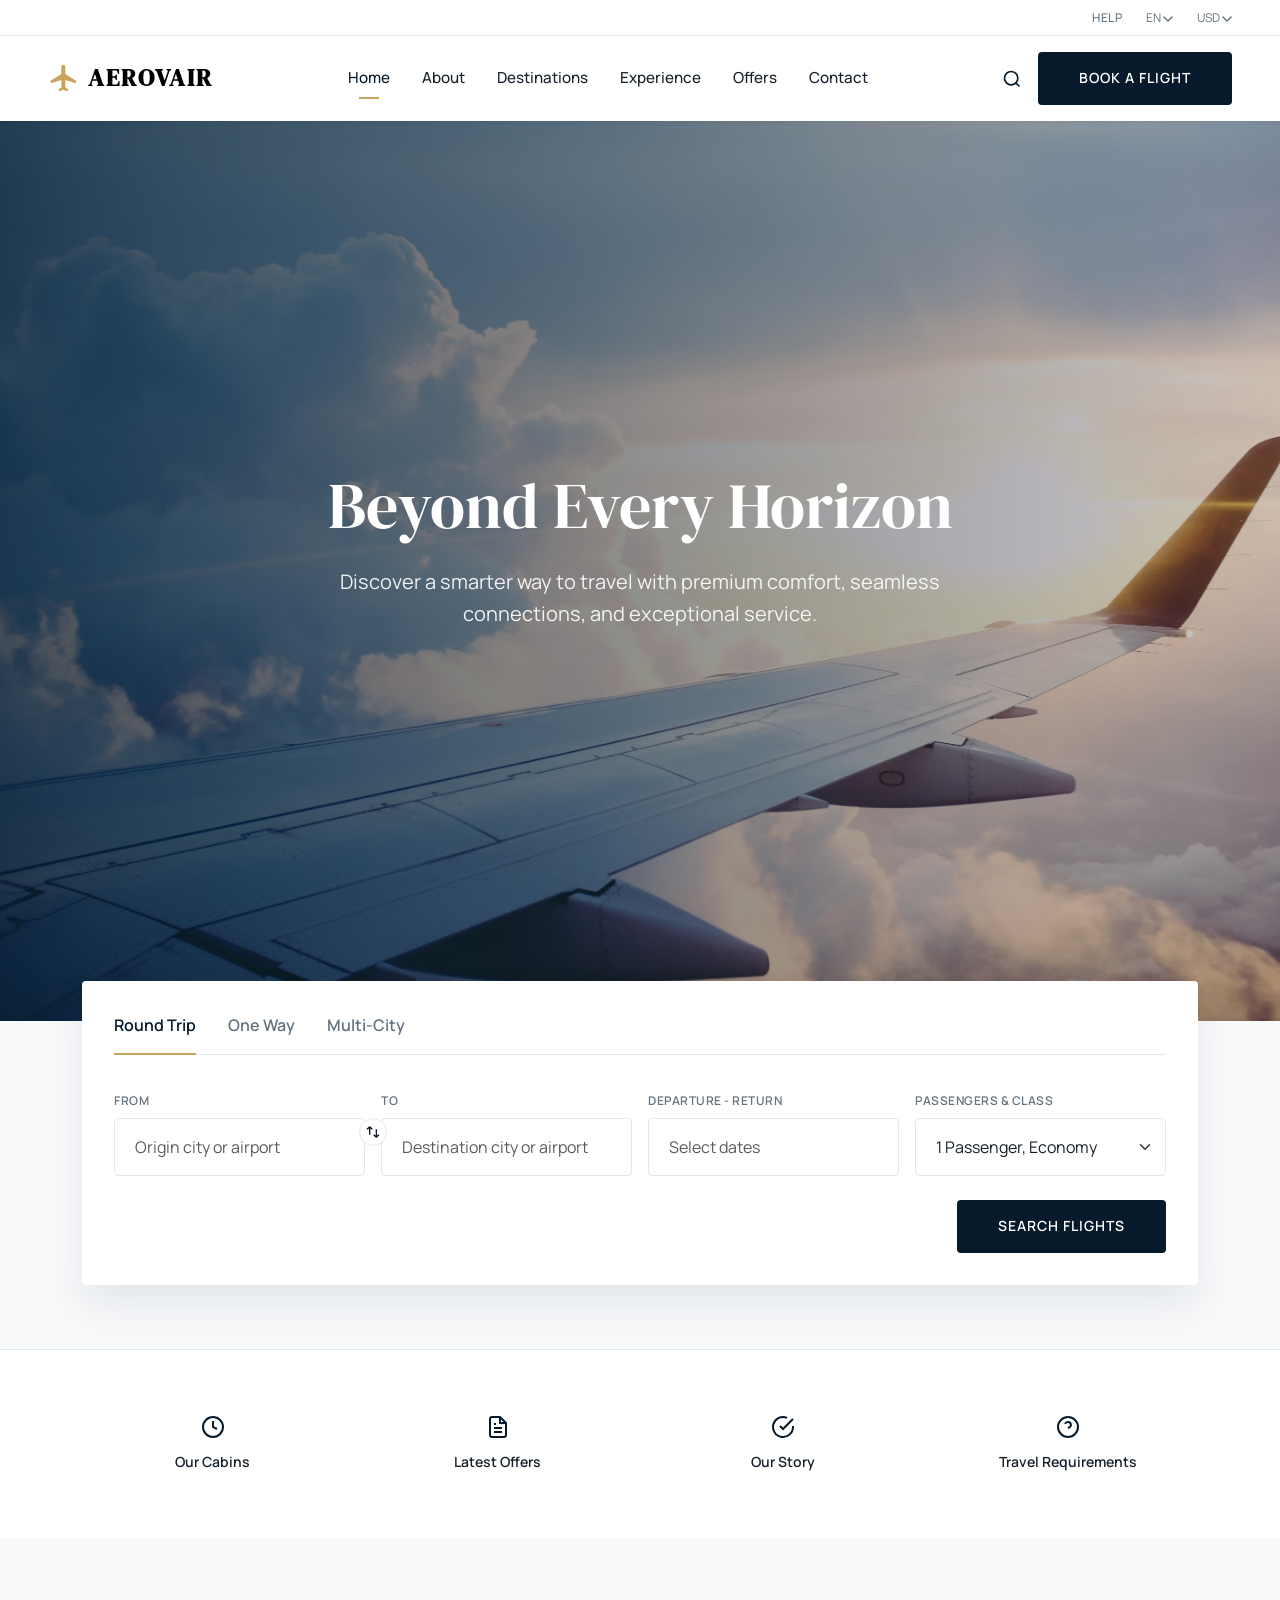
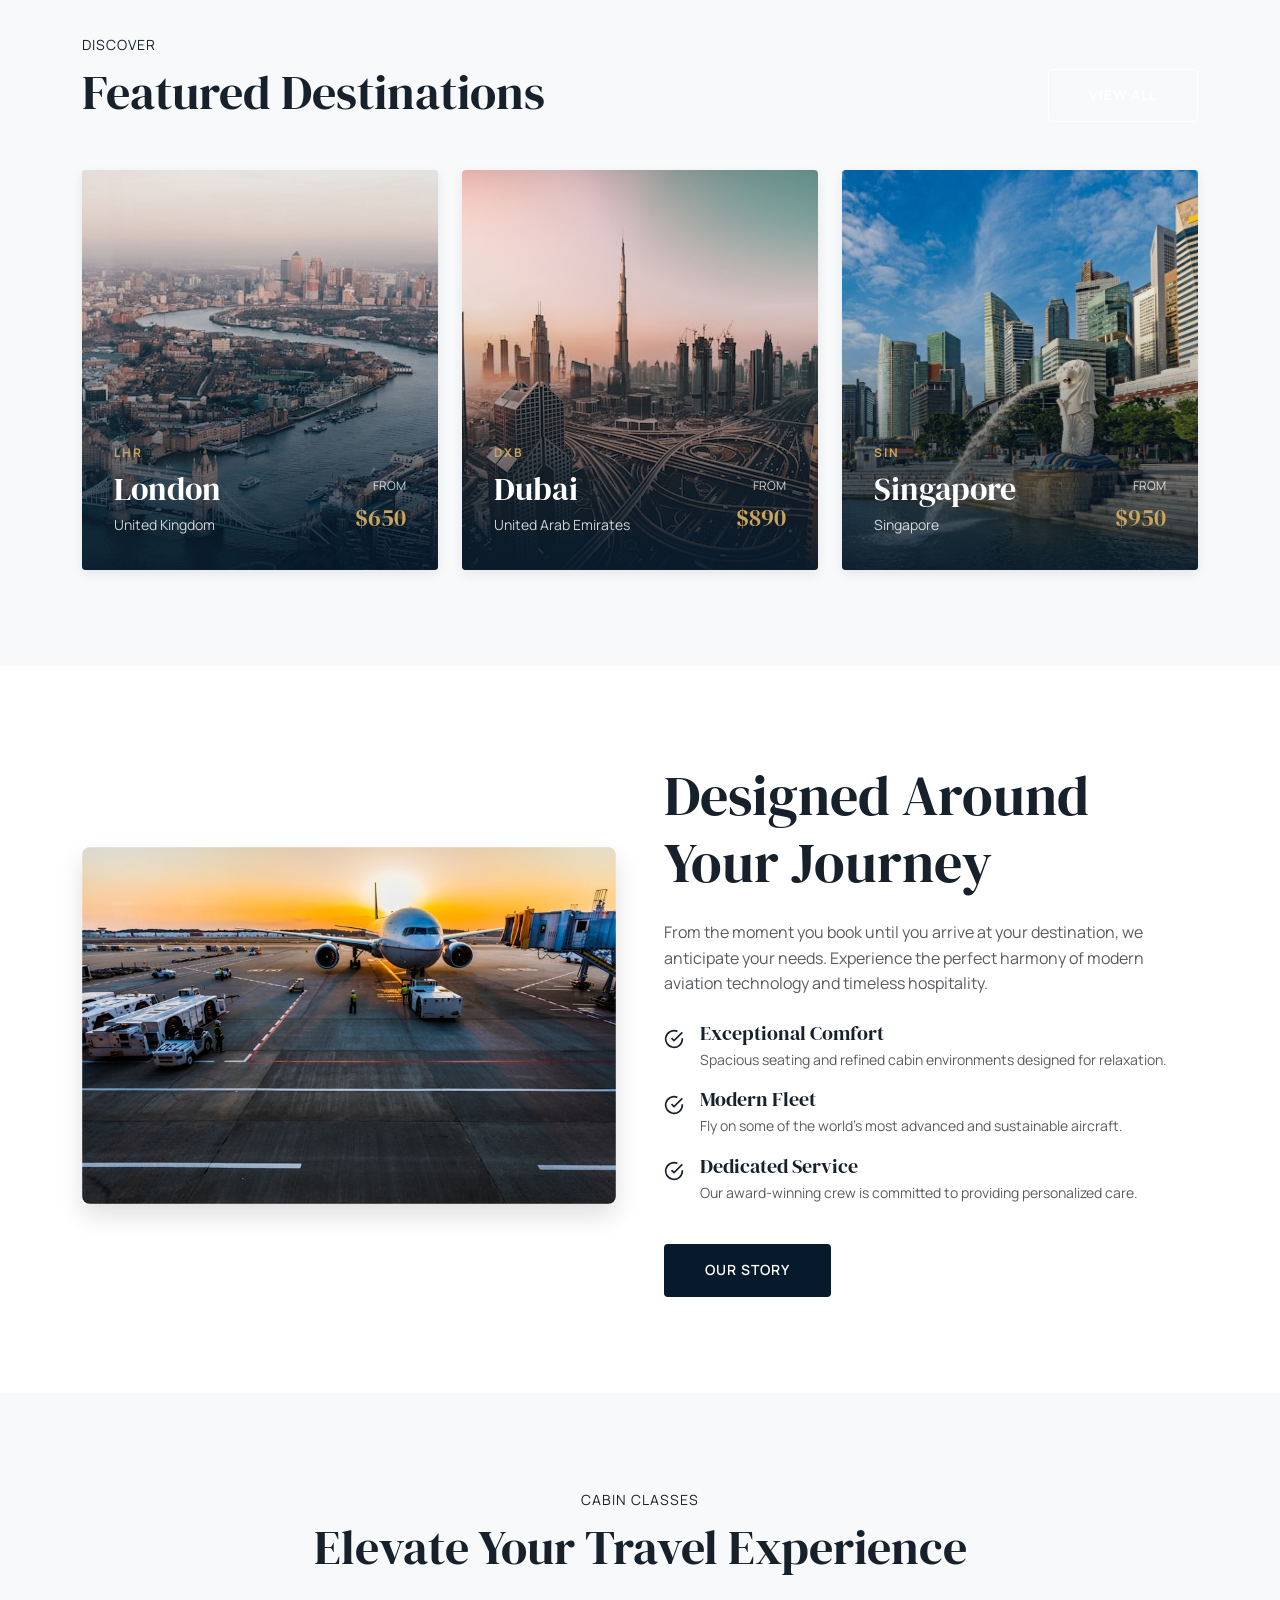
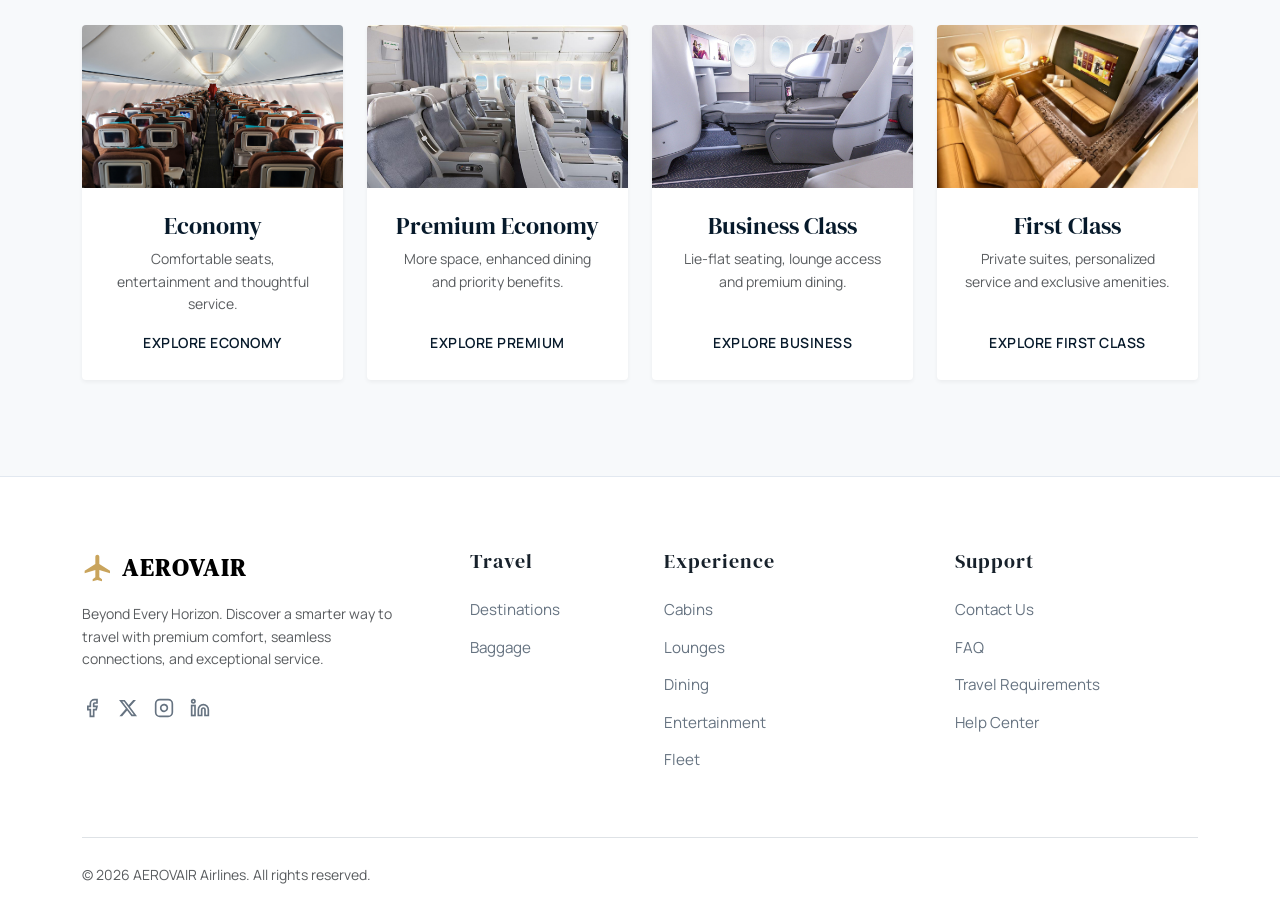
==== index.html @ 9ecb53e2 "first-commit" ====
<!DOCTYPE html>
<html lang="en">

<head>
    <meta charset="UTF-8">
    <meta name="viewport" content="width=device-width, initial-scale=1.0">
    <title>AEROVAIR | Beyond Every Horizon</title>
    <meta name="description"
        content="Discover a smarter way to travel with AEROVAIR. Experience premium comfort, seamless connections, and exceptional service worldwide.">
    <link rel="canonical" href="https://www.aerovair.com/">

    <!-- Google Fonts -->
    <link rel="preconnect" href="https://fonts.googleapis.com">
    <link rel="preconnect" href="https://fonts.gstatic.com" crossorigin>
    <link
        href="https://fonts.googleapis.com/css2?family=DM+Serif+Display&family=Manrope:wght@300;400;500;600;700&display=swap"
        rel="stylesheet">

    <!-- Favicon -->
    <link rel="icon" href="assets/icons/favicon.svg" type="image/svg+xml">

    <!-- Bootstrap 5 CSS -->
    <link href="https://cdn.jsdelivr.net/npm/bootstrap@5.3.2/dist/css/bootstrap.min.css" rel="stylesheet">

    <!-- Custom CSS -->
    <link rel="stylesheet" href="assets/css/style.css">
</head>

<body>

    <!-- Header Section -->
    <header class="site-header">
        <!-- Top Utility Bar -->
        <div class="utility-bar d-none d-xl-block">
            <div class="container-fluid px-4 px-lg-5">
                <div class="d-flex justify-content-end align-items-center gap-4">
                    <a href="help.html" class="utility-link">Help</a>
                    <div class="utility-dropdown">
                        <span>EN <svg width="10" height="6" viewBox="0 0 10 6" fill="none">
                                <path d="M1 1L5 5L9 1" stroke="currentColor" stroke-width="1.5" stroke-linecap="round"
                                    stroke-linejoin="round" />
                            </svg></span>
                    </div>
                    <div class="utility-dropdown">
                        <span>USD <svg width="10" height="6" viewBox="0 0 10 6" fill="none">
                                <path d="M1 1L5 5L9 1" stroke="currentColor" stroke-width="1.5" stroke-linecap="round"
                                    stroke-linejoin="round" />
                            </svg></span>
                    </div>
                </div>
            </div>
        </div>

        <!-- Main Navigation -->
        <nav class="main-navigation">
            <div class="container-fluid px-4 px-lg-5">
                <div class="d-flex justify-content-between align-items-center nav-container">
                    <!-- Logo -->
                    <a href="index.html" class="brand-logo d-flex align-items-center gap-2">
                        <img src="assets/icons/favicon.svg" alt="AEROVAIR Logo Icon" width="32" height="32"
                            class="brand-icon">
                        <span class="logo-text">AEROVAIR</span>
                    </a>

                    <!-- Desktop Links -->
                    <div class="desktop-menu d-none d-xl-flex">
                        <a href="index.html" class="nav-link active">Home</a>
                        <a href="about.html" class="nav-link">About</a>
                        <a href="destinations.html" class="nav-link">Destinations</a>
                        <a href="experience.html" class="nav-link">Experience</a>
                        <a href="offers.html" class="nav-link">Offers</a>
                        <a href="contact.html" class="nav-link">Contact</a>
                    </div>

                    <!-- Right Actions -->
                    <div class="nav-actions d-none d-xl-flex align-items-center gap-3">
                        <button class="icon-btn" aria-label="Search">
                            <svg width="20" height="20" viewBox="0 0 24 24" fill="none" stroke="currentColor"
                                stroke-width="2">
                                <circle cx="11" cy="11" r="8" />
                                <path d="M21 21l-4.35-4.35" />
                            </svg>
                        </button>
                        <a href="book.html" class="btn-premium btn-premium-primary">Book a Flight</a>
                    </div>

                    <!-- Mobile Menu Toggle -->
                    <button class="mobile-menu-toggle d-xl-none" aria-label="Toggle menu">
                        <span class="hamburger-line"></span>
                        <span class="hamburger-line"></span>
                        <span class="hamburger-line"></span>
                    </button>
                </div>
            </div>
        </nav>
    </header>

    <!-- Mobile Menu Overlay -->
    <div class="mobile-menu-wrapper">
        <button class="mobile-menu-close btn-close position-absolute top-0 end-0 m-4 fs-1" aria-label="Close menu"></button>
        <div class="mobile-menu-inner">
            <a href="index.html" class="mobile-nav-link">Home</a>
            <a href="about.html" class="mobile-nav-link">About</a>
            <a href="destinations.html" class="mobile-nav-link">Destinations</a>
            <a href="experience.html" class="mobile-nav-link">Experience</a>
            <a href="offers.html" class="mobile-nav-link">Offers</a>
            <a href="contact.html" class="mobile-nav-link">Contact</a>
        </div>
    </div>

    <!-- Hero Section -->
    <section class="hero-section">
        <!-- Placeholder high-res aviation background -->
        <div class="hero-bg" style="background-image: url('assets/images/home-hero.avif');"></div>
        <div class="hero-overlay"></div>

        <div class="container position-relative hero-content-wrapper">
            <div class="row justify-content-center text-center">
                <div class="col-lg-8 col-xl-7">
                    <h1 class="hero-title animate-on-scroll mx-auto">Beyond Every Horizon</h1>
                    <p class="hero-subtitle animate-on-scroll mx-auto">Discover a smarter way to travel with premium
                        comfort, seamless connections, and exceptional service.</p>
                </div>
            </div>
        </div>
    </section>

    <!-- Flight Search Widget -->
    <section class="booking-widget-section">
        <div class="container">
            <div class="booking-widget">
                <div class="booking-tabs">
                    <button class="tab-btn active">Round Trip</button>
                    <button class="tab-btn">One Way</button>
                    <button class="tab-btn">Multi-City</button>
                </div>
                <form class="booking-form">
                    <div class="row g-3">
                        <div class="col-md-6 col-xl-3 position-relative">
                            <label class="form-label">From</label>
                            <input type="text" class="form-control premium-input" placeholder="Origin city or airport">
                            <button type="button" class="swap-btn" aria-label="Swap Origin and Destination">
                                <svg width="16" height="16" viewBox="0 0 24 24" fill="none" stroke="currentColor"
                                    stroke-width="2">
                                    <path d="M7 16V4M7 4L3 8M7 4L11 8M17 8v12M17 20l-4-4M17 20l4-4" />
                                </svg>
                            </button>
                        </div>
                        <div class="col-md-6 col-xl-3">
                            <label class="form-label">To</label>
                            <input type="text" class="form-control premium-input"
                                placeholder="Destination city or airport">
                        </div>
                        <div class="col-md-6 col-xl-3">
                            <label class="form-label">Departure - Return</label>
                            <input type="text" class="form-control premium-input" placeholder="Select dates">
                        </div>
                        <div class="col-md-6 col-xl-3">
                            <label class="form-label">Passengers & Class</label>
                            <select class="form-select premium-input">
                                <option>1 Passenger, Economy</option>
                                <option>1 Passenger, Premium Economy</option>
                                <option>1 Passenger, Business</option>
                                <option>1 Passenger, First</option>
                            </select>
                        </div>
                    </div>
                    <div class="d-flex justify-content-end mt-4">
                        <button type="submit" class="btn-premium btn-premium-primary search-flights-btn">Search
                            Flights</button>
                    </div>
                </form>
            </div>
        </div>
    </section>

    <!-- Quick Access Section -->
    <section class="quick-access-section py-5 bg-surface">
        <div class="container">
            <div class="row g-4 text-center justify-content-center">
                <div class="col-12 col-md-6 col-xl-3">
                    <a href="#" class="quick-access-card animate-on-scroll">
                        <div class="qa-icon">
                            <svg width="24" height="24" viewBox="0 0 24 24" fill="none" stroke="currentColor"
                                stroke-width="2">
                                <circle cx="12" cy="12" r="10" />
                                <polyline points="12 6 12 12 16 14" />
                            </svg>
                        </div>
                        <span class="qa-title">Our Cabins</span>
                    </a>
                </div>
                <div class="col-12 col-md-6 col-xl-3">
                    <a href="#" class="quick-access-card animate-on-scroll">
                        <div class="qa-icon">
                            <svg width="24" height="24" viewBox="0 0 24 24" fill="none" stroke="currentColor"
                                stroke-width="2">
                                <path d="M14 2H6a2 2 0 0 0-2 2v16a2 2 0 0 0 2 2h12a2 2 0 0 0 2-2V8z" />
                                <polyline points="14 2 14 8 20 8" />
                                <line x1="16" y1="13" x2="8" y2="13" />
                                <line x1="16" y1="17" x2="8" y2="17" />
                                <polyline points="10 9 9 9 8 9" />
                            </svg>
                        </div>
                        <span class="qa-title">Latest Offers</span>
                    </a>
                </div>
                <div class="col-12 col-md-6 col-xl-3">
                    <a href="#" class="quick-access-card animate-on-scroll">
                        <div class="qa-icon">
                            <svg width="24" height="24" viewBox="0 0 24 24" fill="none" stroke="currentColor"
                                stroke-width="2">
                                <path d="M22 11.08V12a10 10 0 1 1-5.93-9.14" />
                                <polyline points="22 4 12 14.01 9 11.01" />
                            </svg>
                        </div>
                        <span class="qa-title">Our Story</span>
                    </a>
                </div>
                <div class="col-12 col-md-6 col-xl-3">
                    <a href="#" class="quick-access-card animate-on-scroll">
                        <div class="qa-icon">
                            <svg width="24" height="24" viewBox="0 0 24 24" fill="none" stroke="currentColor"
                                stroke-width="2">
                                <circle cx="12" cy="12" r="10" />
                                <path d="M9.09 9a3 3 0 0 1 5.83 1c0 2-3 3-3 3" />
                                <line x1="12" y1="17" x2="12.01" y2="17" />
                            </svg>
                        </div>
                        <span class="qa-title">Travel Requirements</span>
                    </a>
                </div>
            </div>
        </div>
    </section>

    <!-- Featured Destinations -->
    <section class="destinations-section section-padding">
        <div class="container">
            <div class="d-flex justify-content-between align-items-end mb-5">
                <div>
                    <span
                        class="text-accent text-uppercase letter-spacing-1 small font-weight-bold d-block mb-2 animate-on-scroll">Discover</span>
                    <h2 class="display-5 mb-0 animate-on-scroll">Featured Destinations</h2>
                </div>
                <a href="destinations.html"
                    class="btn-premium btn-premium-outline d-none d-md-inline-flex animate-on-scroll">View All</a>
            </div>

            <div class="row g-4 justify-content-center">
                <!-- Destination 1 -->
                <div class="col-md-6 col-lg-4">
                    <a href="#" class="destination-card animate-on-scroll">
                        <div class="dest-image">
                            <img src="assets/images/destination1.jpg" alt="London" loading="lazy">
                            <div class="dest-overlay"></div>
                        </div>
                        <div class="dest-content">
                            <div class="d-flex justify-content-between align-items-end">
                                <div>
                                    <span class="dest-code">LHR</span>
                                    <h3 class="dest-city">London</h3>
                                    <span class="dest-country">United Kingdom</span>
                                </div>
                                <div class="text-end">
                                    <span class="dest-price-label">From</span>
                                    <span class="dest-price">$650</span>
                                </div>
                            </div>
                        </div>
                    </a>
                </div>
                <!-- Destination 2 -->
                <div class="col-md-6 col-lg-4">
                    <a href="#" class="destination-card animate-on-scroll">
                        <div class="dest-image">
                            <img src="assets/images/destination2.jpg" alt="Dubai" loading="lazy">
                            <div class="dest-overlay"></div>
                        </div>
                        <div class="dest-content">
                            <div class="d-flex justify-content-between align-items-end">
                                <div>
                                    <span class="dest-code">DXB</span>
                                    <h3 class="dest-city">Dubai</h3>
                                    <span class="dest-country">United Arab Emirates</span>
                                </div>
                                <div class="text-end">
                                    <span class="dest-price-label">From</span>
                                    <span class="dest-price">$890</span>
                                </div>
                            </div>
                        </div>
                    </a>
                </div>
                <!-- Destination 3 -->
                <div class="col-md-6 col-lg-4">
                    <a href="#" class="destination-card animate-on-scroll">
                        <div class="dest-image">
                            <img src="assets/images/destination3.jpg" alt="Singapore" loading="lazy">
                            <div class="dest-overlay"></div>
                        </div>
                        <div class="dest-content">
                            <div class="d-flex justify-content-between align-items-end">
                                <div>
                                    <span class="dest-code">SIN</span>
                                    <h3 class="dest-city">Singapore</h3>
                                    <span class="dest-country">Singapore</span>
                                </div>
                                <div class="text-end">
                                    <span class="dest-price-label">From</span>
                                    <span class="dest-price">$950</span>
                                </div>
                            </div>
                        </div>
                    </a>
                </div>
            </div>
            <div class="text-center mt-5 d-md-none">
                <a href="destinations.html" class="btn-premium btn-premium-outline">View All</a>
            </div>
        </div>
    </section>

    <!-- Why AEROVAIR -->
    <section class="why-us-section section-padding bg-surface">
        <div class="container">
            <div class="row align-items-center g-5">
                <div class="col-xl-6 order-2 order-xl-1 text-center">
                    <div class="why-us-image-wrapper animate-on-scroll d-inline-block mx-auto">
                        <img src="assets/images/journey.jpg" alt="Premium cabin crew service"
                            class="img-fluid rounded-3" loading="lazy">
                    </div>
                </div>
                <div class="col-xl-6 order-1 order-xl-2">

                    <h2 class="display-4 mb-4 animate-on-scroll">Designed Around Your Journey</h2>
                    <p class="text-muted mb-4 animate-on-scroll">From the moment you book until you arrive at your
                        destination, we anticipate your needs. Experience the perfect harmony of modern aviation
                        technology and timeless hospitality.</p>

                    <ul class="why-us-list list-unstyled animate-on-scroll">
                        <li class="mb-3 d-flex align-items-start">
                            <div class="text-accent me-3 mt-1">
                                <svg width="20" height="20" viewBox="0 0 24 24" fill="none" stroke="currentColor"
                                    stroke-width="2">
                                    <path d="M22 11.08V12a10 10 0 1 1-5.93-9.14" />
                                    <polyline points="22 4 12 14.01 9 11.01" />
                                </svg>
                            </div>
                            <div>
                                <h5 class="mb-1">Exceptional Comfort</h5>
                                <p class="text-muted small mb-0">Spacious seating and refined cabin environments
                                    designed for relaxation.</p>
                            </div>
                        </li>
                        <li class="mb-3 d-flex align-items-start">
                            <div class="text-accent me-3 mt-1">
                                <svg width="20" height="20" viewBox="0 0 24 24" fill="none" stroke="currentColor"
                                    stroke-width="2">
                                    <path d="M22 11.08V12a10 10 0 1 1-5.93-9.14" />
                                    <polyline points="22 4 12 14.01 9 11.01" />
                                </svg>
                            </div>
                            <div>
                                <h5 class="mb-1">Modern Fleet</h5>
                                <p class="text-muted small mb-0">Fly on some of the world's most advanced and
                                    sustainable aircraft.</p>
                            </div>
                        </li>
                        <li class="d-flex align-items-start">
                            <div class="text-accent me-3 mt-1">
                                <svg width="20" height="20" viewBox="0 0 24 24" fill="none" stroke="currentColor"
                                    stroke-width="2">
                                    <path d="M22 11.08V12a10 10 0 1 1-5.93-9.14" />
                                    <polyline points="22 4 12 14.01 9 11.01" />
                                </svg>
                            </div>
                            <div>
                                <h5 class="mb-1">Dedicated Service</h5>
                                <p class="text-muted small mb-0">Our award-winning crew is committed to providing
                                    personalized care.</p>
                            </div>
                        </li>
                    </ul>

                    <a href="about.html" class="btn-premium btn-premium-primary mt-4 animate-on-scroll">Our Story</a>
                </div>
            </div>
        </div>
    </section>

    <!-- Travel Experience (Cabin Classes) -->
    <section class="experience-section section-padding">
        <div class="container">
            <div class="text-center max-w-700 mx-auto mb-5">
                <span
                    class="text-accent text-uppercase letter-spacing-1 small font-weight-bold d-block mb-2 animate-on-scroll">Cabin
                    Classes</span>
                <h2 class="display-5 mb-3 animate-on-scroll">Elevate Your Travel Experience</h2>
            </div>

            <div class="row g-4 justify-content-center">
                <div class="col-md-6 col-xl-3">
                    <div class="cabin-card animate-on-scroll">
                        <div class="cabin-img">
                            <img src="assets/images/class1.jpg" alt="Economy Class" loading="lazy">
                        </div>
                        <div class="cabin-content text-center">
                            <h4>Economy</h4>
                            <p class="text-muted small">Comfortable seats, entertainment and thoughtful service.</p>
                            <a href="experience.html" class="cabin-link">Explore Economy</a>
                        </div>
                    </div>
                </div>
                <div class="col-md-6 col-xl-3">
                    <div class="cabin-card animate-on-scroll" style="transition-delay: 0.1s;">
                        <div class="cabin-img">
                            <img src="assets/images/class2.jpg" alt="Premium Economy" loading="lazy">
                        </div>
                        <div class="cabin-content text-center">
                            <h4>Premium Economy</h4>
                            <p class="text-muted small">More space, enhanced dining and priority benefits.</p>
                            <a href="experience.html" class="cabin-link">Explore Premium</a>
                        </div>
                    </div>
                </div>
                <div class="col-md-6 col-xl-3">
                    <div class="cabin-card animate-on-scroll" style="transition-delay: 0.2s;">
                        <div class="cabin-img">
                            <img src="assets/images/class3.jpg" alt="Business Class" loading="lazy">
                        </div>
                        <div class="cabin-content text-center">
                            <h4>Business Class</h4>
                            <p class="text-muted small">Lie-flat seating, lounge access and premium dining.</p>
                            <a href="experience.html" class="cabin-link">Explore Business</a>
                        </div>
                    </div>
                </div>
                <div class="col-md-6 col-xl-3">
                    <div class="cabin-card animate-on-scroll" style="transition-delay: 0.3s;">
                        <div class="cabin-img">
                            <img src="assets/images/class4.jpg" alt="First Class" loading="lazy">
                        </div>
                        <div class="cabin-content text-center">
                            <h4>First Class</h4>
                            <p class="text-muted small">Private suites, personalized service and exclusive amenities.
                            </p>
                            <a href="experience.html" class="cabin-link">Explore First Class</a>
                        </div>
                    </div>
                </div>
            </div>
        </div>
    </section>

    <!-- Footer -->
    <footer class="site-footer bg-surface pt-5 pb-3">
        <div class="container pt-4">
            <div class="row g-5 mb-5">
                <!-- Column 1 -->
                <div class="col-12 col-md-6 col-lg-4 pe-lg-5">
                    <a href="index.html" class="d-inline-block mb-3 brand-logo d-flex align-items-center gap-2">
                        <img src="assets/icons/favicon.svg" alt="AEROVAIR Logo Icon" width="32" height="32"
                            class="brand-icon">
                        <span class="logo-text text-primary">AEROVAIR</span>
                    </a>
                    <p class="text-muted small mb-4">Beyond Every Horizon. Discover a smarter way to travel with premium
                        comfort, seamless connections, and exceptional service.</p>
                    <div class="social-links d-flex gap-3">
                        <a href="#" aria-label="Facebook"><svg width="20" height="20" viewBox="0 0 24 24" fill="none"
                                stroke="currentColor" stroke-width="2">
                                <path d="M18 2h-3a5 5 0 0 0-5 5v3H7v4h3v8h4v-8h3l1-4h-4V7a1 1 0 0 1 1-1h3z" />
                            </svg></a>
                        <a href="#" aria-label="X"><svg width="20" height="20" viewBox="0 0 24 24" fill="currentColor">
                                <path
                                    d="M18.244 2.25h3.308l-7.227 8.26 8.502 11.24H16.17l-5.214-6.817L4.99 21.75H1.68l7.73-8.835L1.254 2.25H8.08l4.713 6.231zm-1.161 17.52h1.833L7.084 4.126H5.117z" />
                            </svg></a>
                        <a href="#" aria-label="Instagram"><svg width="20" height="20" viewBox="0 0 24 24" fill="none"
                                stroke="currentColor" stroke-width="2">
                                <rect x="2" y="2" width="20" height="20" rx="5" ry="5" />
                                <path d="M16 11.37A4 4 0 1 1 12.63 8 4 4 0 0 1 16 11.37z" />
                                <line x1="17.5" y1="6.5" x2="17.51" y2="6.5" />
                            </svg></a>
                        <a href="#" aria-label="LinkedIn"><svg width="20" height="20" viewBox="0 0 24 24" fill="none"
                                stroke="currentColor" stroke-width="2">
                                <path
                                    d="M16 8a6 6 0 0 1 6 6v7h-4v-7a2 2 0 0 0-2-2 2 2 0 0 0-2 2v7h-4v-7a6 6 0 0 1 6-6z" />
                                <rect x="2" y="9" width="4" height="12" />
                                <circle cx="4" cy="4" r="2" />
                            </svg></a>
                    </div>
                </div>

                <!-- Column 2 -->
                <div class="col-12 col-md-6 col-lg-2">
                    <h5 class="mb-4 footer-title">Travel</h5>
                    <ul class="list-unstyled footer-links">
                        <li><a href="destinations.html">Destinations</a></li>
                        <li><a href="help.html#baggage">Baggage</a></li>
                    </ul>
                </div>

                <!-- Column 3 -->
                <div class="col-12 col-md-6 col-lg-3">
                    <h5 class="mb-4 footer-title">Experience</h5>
                    <ul class="list-unstyled footer-links">
                        <li><a href="experience.html">Cabins</a></li>
                        <li><a href="lounges.html">Lounges</a></li>
                        <li><a href="experience.html#dining">Dining</a></li>
                        <li><a href="experience.html#entertainment">Entertainment</a></li>
                        <li><a href="fleet.html">Fleet</a></li>
                    </ul>
                </div>

                <!-- Column 4 -->
                <div class="col-12 col-md-6 col-lg-3">
                    <h5 class="mb-4 footer-title">Support</h5>
                    <ul class="list-unstyled footer-links">
                        <li><a href="contact.html">Contact Us</a></li>
                        <li><a href="faq.html">FAQ</a></li>
                        <li><a href="help.html#requirements">Travel Requirements</a></li>
                        <li><a href="help.html">Help Center</a></li>
                    </ul>
                </div>
            </div>

            <div class="border-top border-border pt-4 mt-4 text-center text-md-start">
                <div class="row align-items-center">
                    <div class="col-md-6 mb-3 mb-md-0">
                        <p class="small text-muted mb-0">&copy; 2026 AEROVAIR Airlines. All rights reserved.</p>
                    </div>
                    <div class="col-md-6 text-md-end">
                        <div
                            class="d-inline-flex flex-wrap gap-3 small opacity-75 footer-bottom-links justify-content-center justify-content-md-end">
                            <!-- Removed links per user request -->
                        </div>
                    </div>
                </div>
            </div>
        </div>
    </footer>

    <!-- Scroll to Top Button -->
    <button class="scroll-to-top" id="scrollToTopBtn" aria-label="Scroll to top">
        <svg width="24" height="24" viewBox="0 0 24 24" fill="none" stroke="currentColor" stroke-width="2">
            <path d="M18 15l-6-6-6 6" />
        </svg>
    </button>

    <!-- Bootstrap JS Bundle -->
    <script src="https://cdn.jsdelivr.net/npm/bootstrap@5.3.2/dist/js/bootstrap.bundle.min.js"></script>
    <!-- Custom JS -->
    <script src="assets/js/main.js"></script>
</body>

</html>
---- assets/css/style.css ----
/* 
    AEROVAIR - Premium Airline Website
    Global Styles & Design System
*/

:root {
    /* Brand Colors */
    --color-primary: #071A2B;      /* Midnight Navy */
    --color-secondary: #1261A0;    /* Aviation Blue */
    --color-accent: #C9A45C;       /* Champagne Gold */
    --color-bg: #F7F9FB;           /* Background */
    --color-surface: #FFFFFF;      /* Surface/White */
    --color-heading: #17212B;      /* Heading Text */
    --color-muted: #667381;        /* Muted Text */
    --color-border: #E2E8F0;
    
    /* Typography */
    --font-heading: 'DM Serif Display', serif;
    --font-body: 'Manrope', sans-serif;
    
    /* Spacing & Layout */
    --border-radius: 4px;
    --transition-fast: 0.2s ease-in-out;
    --transition-default: 0.3s ease-in-out;
    --transition-slow: 0.5s ease-in-out;
    
    /* Shadows */
    --shadow-sm: 0 2px 4px rgba(0,0,0,0.05);
    --shadow-md: 0 4px 12px rgba(0,0,0,0.08);
    --shadow-lg: 0 12px 24px rgba(0,0,0,0.12);
    --shadow-premium: 0 20px 40px rgba(7, 26, 43, 0.08);
}

/* Reset & Base */
* {
    margin: 0;
    padding: 0;
    box-sizing: border-box;
}

body {
    font-family: var(--font-body);
    background-color: var(--color-bg);
    color: var(--color-heading);
    line-height: 1.6;
    overflow-x: hidden;
    -webkit-font-smoothing: antialiased;
}

h1, h2, h3, h4, h5, h6 {
    font-family: var(--font-heading);
    color: var(--color-heading);
    margin-bottom: 1rem;
    font-weight: normal;
}

a {
    color: var(--color-primary);
    text-decoration: none;
    transition: color var(--transition-default);
}

a:hover {
    color: var(--color-accent);
}

img {
    max-width: 100%;
    height: auto;
    display: block;
}

/* Buttons */
.btn-premium {
    display: inline-flex;
    align-items: center;
    justify-content: center;
    padding: 0.875rem 2.5rem;
    font-family: var(--font-body);
    font-weight: 600;
    text-transform: uppercase;
    letter-spacing: 1px;
    font-size: 0.875rem;
    border: 1px solid transparent;
    border-radius: var(--border-radius);
    transition: all var(--transition-default);
    cursor: pointer;
    text-decoration: none;
}

.btn-premium-primary {
    background-color: var(--color-primary);
    color: var(--color-surface);
}

.btn-premium-primary:hover {
    background-color: var(--color-accent);
    color: var(--color-surface);
}

.btn-premium-outline {
    background-color: transparent;
    border-color: var(--color-surface);
    color: var(--color-surface);
}

.btn-premium-outline:hover {
    background-color: var(--color-surface);
    color: var(--color-primary);
}

/* --- Header & Navigation --- */
.site-header {
    position: sticky;
    top: 0;
    left: 0;
    width: 100%;
    z-index: 1000;
    background-color: var(--color-surface);
    box-shadow: var(--shadow-sm);
    transition: box-shadow var(--transition-default);
}

.site-header.header-scrolled {
    box-shadow: var(--shadow-md);
}

/* Utility Bar */
.utility-bar {
    padding: 0.5rem 0;
    border-bottom: 1px solid var(--color-border);
}

.utility-link {
    color: var(--color-muted);
    font-size: 0.75rem;
    text-transform: uppercase;
    letter-spacing: 0.5px;
    font-weight: 500;
}

.utility-link:hover {
    color: var(--color-primary);
}

.utility-dropdown {
    color: var(--color-muted);
    font-size: 0.75rem;
    cursor: pointer;
    display: flex;
    align-items: center;
    gap: 4px;
}

/* Main Nav */
.main-navigation {
    padding: 1rem 0;
}

.nav-container {
    height: 100%;
}

.brand-logo {
    display: flex;
    align-items: center;
    gap: 0.5rem;
}

.brand-icon {
    width: 32px;
    height: 32px;
    transition: filter var(--transition-default);
}

.brand-logo .logo-text {
    font-family: var(--font-heading);
    font-size: 1.5rem;
    font-weight: 700;
    letter-spacing: 2px;
    color: #000000 !important;
}

.desktop-menu .nav-link {
    color: var(--color-heading);
    font-weight: 500;
    font-size: 0.95rem;
    padding: 0.5rem 1rem;
    position: relative;
}

.desktop-menu .nav-link::after {
    content: '';
    position: absolute;
    bottom: 0;
    left: 50%;
    transform: translateX(-50%);
    width: 0;
    height: 2px;
    background-color: var(--color-accent);
    transition: width var(--transition-default);
}

.desktop-menu .nav-link:hover::after,
.desktop-menu .nav-link.active::after {
    width: 20px;
}

.desktop-menu .nav-link:hover,
.desktop-menu .nav-link.active {
    color: var(--color-primary);
}

.nav-actions .icon-btn {
    background: none;
    border: none;
    color: var(--color-primary);
    cursor: pointer;
}

.nav-actions .login-link {
    color: var(--color-primary);
    font-weight: 600;
}

/* Mobile Menu Button */
.mobile-menu-toggle {
    background: none;
    border: none;
    cursor: pointer;
    width: 30px;
    height: 20px;
    position: relative;
    z-index: 1010;
}

.hamburger-line {
    display: block;
    width: 100%;
    height: 2px;
    background-color: var(--color-primary);
    position: absolute;
    transition: all var(--transition-default);
}

.hamburger-line:nth-child(1) { top: 0; }
.hamburger-line:nth-child(2) { top: 9px; }
.hamburger-line:nth-child(3) { top: 18px; }

.mobile-menu-toggle.active .hamburger-line:nth-child(1) { transform: rotate(45deg); top: 9px; }
.mobile-menu-toggle.active .hamburger-line:nth-child(2) { opacity: 0; }
.mobile-menu-toggle.active .hamburger-line:nth-child(3) { transform: rotate(-45deg); top: 9px; }

/* Mobile Menu Overlay */
.mobile-menu-wrapper {
    position: fixed;
    top: 0;
    left: 0;
    width: 100%;
    height: 100vh;
    background-color: var(--color-surface);
    z-index: 1005;
    padding: 6rem 2rem 2rem;
    transform: translateY(-100%);
    transition: transform 0.4s cubic-bezier(0.77, 0, 0.175, 1);
    display: flex;
    flex-direction: column;
}

.mobile-menu-wrapper.active {
    transform: translateY(0);
}

.mobile-nav-link {
    display: block;
    font-family: var(--font-heading);
    font-size: 2rem;
    color: var(--color-primary);
    margin-bottom: 1rem;
}

.mobile-nav-link.small {
    font-family: var(--font-body);
    font-size: 1rem;
    font-weight: 600;
}

body.no-scroll {
    overflow: hidden;
}

/* --- Hero Section --- */
.hero-section {
    position: relative;
    height: 100vh;
    min-height: 600px;
    display: flex;
    align-items: center;
}

.hero-bg {
    position: absolute;
    top: 0; left: 0; width: 100%; height: 100%;
    background-size: cover;
    background-position: center;
    background-repeat: no-repeat;
    z-index: -2;
}

.hero-overlay {
    position: absolute;
    top: 0; left: 0; width: 100%; height: 100%;
    background: linear-gradient(to right, rgba(7,26,43,0.7) 0%, rgba(7,26,43,0.2) 100%);
    z-index: -1;
}

.hero-content-wrapper {
    z-index: 1;
}

.hero-title {
    color: var(--color-surface);
    font-size: clamp(3rem, 5vw, 5rem);
    line-height: 1.1;
    margin-bottom: 1.5rem;
}

.hero-subtitle {
    color: rgba(255, 255, 255, 0.9);
    font-size: clamp(1.1rem, 2vw, 1.25rem);
    max-width: 600px;
    margin-bottom: 2.5rem;
}

.hero-actions {
    display: flex;
    gap: 1rem;
    flex-wrap: wrap;
}

/* --- Booking Widget Section --- */
.booking-widget-section {
    position: relative;
    z-index: 10;
    padding-bottom: 4rem;
    margin-top: -40px; /* Slight overlap over hero */
}

.booking-widget {
    background-color: var(--color-surface);
    border-radius: var(--border-radius);
    box-shadow: var(--shadow-premium);
    padding: 2rem;
}

.booking-tabs {
    display: flex;
    gap: 2rem;
    border-bottom: 1px solid var(--color-border);
    margin-bottom: 2rem;
}

.tab-btn {
    background: none;
    border: none;
    padding: 0 0 1rem 0;
    font-family: var(--font-body);
    font-weight: 600;
    color: var(--color-muted);
    cursor: pointer;
    position: relative;
}

.tab-btn.active {
    color: var(--color-primary);
}

.tab-btn.active::after {
    content: '';
    position: absolute;
    bottom: -1px;
    left: 0;
    width: 100%;
    height: 2px;
    background-color: var(--color-accent);
}

.premium-input {
    border: 1px solid var(--color-border);
    border-radius: var(--border-radius);
    padding: 1rem 1.25rem;
    font-size: 1rem;
    color: var(--color-heading);
    box-shadow: none;
    transition: border-color var(--transition-fast);
}

.premium-input:focus {
    border-color: var(--color-primary);
    box-shadow: 0 0 0 2px rgba(7, 26, 43, 0.1);
}

.form-label {
    font-size: 0.75rem;
    font-weight: 600;
    text-transform: uppercase;
    letter-spacing: 0.5px;
    color: var(--color-muted);
    margin-bottom: 0.5rem;
}

.swap-btn {
    position: absolute;
    right: -14px;
    top: 50%;
    transform: translateY(-50%);
    width: 28px;
    height: 28px;
    border-radius: 50%;
    background-color: var(--color-surface);
    border: 1px solid var(--color-border);
    display: flex;
    align-items: center;
    justify-content: center;
    z-index: 2;
    cursor: pointer;
    color: var(--color-primary);
    transition: all var(--transition-fast);
}

.swap-btn:hover {
    border-color: var(--color-primary);
    background-color: var(--color-bg);
}

@media (max-width: 991px) {
    .swap-btn {
        display: none;
    }
}

/* Sections */
.section-padding {
    padding: 4rem 0;
}

@media (min-width: 992px) {
    .section-padding {
        padding: 6rem 0;
    }
}

.search-flights-btn {
    min-width: 200px;
}

/* Animations */
.animate-on-scroll {
    opacity: 0;
    transform: translateY(20px);
    transition: opacity 0.6s ease-out, transform 0.6s ease-out;
}

.animate-on-scroll.is-visible {
    opacity: 1;
    transform: translateY(0);
}

/* --- Quick Access Section --- */
.quick-access-section {
    position: relative;
    z-index: 5;
    border-top: 1px solid var(--color-border);
}

.quick-access-card {
    display: flex;
    flex-direction: column;
    align-items: center;
    color: var(--color-heading);
    padding: 1rem;
    border-radius: var(--border-radius);
    transition: all var(--transition-fast);
}

.quick-access-card:hover {
    background-color: var(--color-bg);
    transform: translateY(-2px);
    color: var(--color-primary);
}

.qa-icon {
    color: var(--color-primary);
    margin-bottom: 0.75rem;
    transition: color var(--transition-fast);
}

.quick-access-card:hover .qa-icon {
    color: var(--color-accent);
}

.qa-title {
    font-size: 0.875rem;
    font-weight: 600;
}

/* --- Featured Destinations --- */
.letter-spacing-1 {
    letter-spacing: 1px;
}

.destination-card {
    display: block;
    position: relative;
    border-radius: var(--border-radius);
    overflow: hidden;
    height: 400px;
    box-shadow: var(--shadow-md);
}

.dest-image {
    width: 100%;
    height: 100%;
    position: relative;
}

.dest-image img {
    width: 100%;
    height: 100%;
    object-fit: cover;
    transition: transform 0.8s ease;
}

.destination-card:hover .dest-image img {
    transform: scale(1.05);
}

.dest-overlay {
    position: absolute;
    top: 0; left: 0; right: 0; bottom: 0;
    background: linear-gradient(to top, rgba(7, 26, 43, 0.9) 0%, rgba(7, 26, 43, 0.1) 60%, transparent 100%);
    transition: opacity var(--transition-default);
}

.destination-card:hover .dest-overlay {
    background: linear-gradient(to top, rgba(7, 26, 43, 0.95) 0%, rgba(7, 26, 43, 0.3) 100%);
}

.dest-content {
    position: absolute;
    bottom: 0;
    left: 0;
    width: 100%;
    padding: 2rem;
    color: var(--color-surface);
}

.dest-code {
    font-size: 0.75rem;
    font-weight: 700;
    letter-spacing: 2px;
    color: var(--color-accent);
    display: block;
    margin-bottom: 0.5rem;
}

.dest-city {
    font-family: var(--font-heading);
    font-size: 2rem;
    margin-bottom: 0.25rem;
    color: var(--color-surface);
}

.dest-country {
    font-size: 0.875rem;
    opacity: 0.8;
}

.dest-price-label {
    display: block;
    font-size: 0.75rem;
    text-transform: uppercase;
    opacity: 0.8;
    margin-bottom: 0.25rem;
}

.dest-price {
    font-family: var(--font-heading);
    font-size: 1.5rem;
    color: var(--color-accent);
}

/* --- Why Us Section --- */
.why-us-image-wrapper {
    position: relative;
    border-radius: var(--border-radius);
    overflow: hidden;
    box-shadow: var(--shadow-lg);
}

.why-us-image-wrapper::before {
    content: '';
    position: absolute;
    top: 0; left: 0; right: 0; bottom: 0;
    border: 1px solid rgba(255, 255, 255, 0.2);
    border-radius: var(--border-radius);
    z-index: 1;
    pointer-events: none;
}

/* --- Experience (Cabin) Section --- */
.cabin-card {
    background-color: var(--color-surface);
    border-radius: var(--border-radius);
    overflow: hidden;
    box-shadow: var(--shadow-sm);
    transition: transform var(--transition-default), box-shadow var(--transition-default);
    height: 100%;
    display: flex;
    flex-direction: column;
}

.cabin-card:hover {
    transform: translateY(-5px);
    box-shadow: var(--shadow-md);
}

.cabin-img {
    aspect-ratio: 16/10;
    height: auto;
    overflow: hidden;
}

.cabin-img img {
    width: 100%;
    height: 100%;
    object-fit: cover;
    transition: transform 0.6s ease;
}

.cabin-card:hover .cabin-img img {
    transform: scale(1.05);
}

.cabin-content {
    padding: 1.5rem;
    flex-grow: 1;
    display: flex;
    flex-direction: column;
}

.cabin-content h4 {
    font-family: var(--font-heading);
    color: var(--color-primary);
    margin-bottom: 0.5rem;
}

.cabin-link {
    margin-top: auto;
    display: inline-block;
    font-size: 0.875rem;
    font-weight: 600;
    text-transform: uppercase;
    letter-spacing: 0.5px;
    color: var(--color-primary);
    position: relative;
    padding-bottom: 2px;
}

.cabin-link::after {
    content: '';
    position: absolute;
    bottom: 0; left: 0; width: 0; height: 1px;
    background-color: var(--color-accent);
    transition: width var(--transition-default);
}

.cabin-link:hover {
    color: var(--color-accent);
}

.cabin-link:hover::after {
    width: 100%;
}

/* --- Footer --- */
.site-footer {
    border-top: 1px solid var(--color-border);
}

.footer-title {
    font-family: var(--font-heading);
    letter-spacing: 1px;
    color: var(--color-heading);
}

.footer-links li {
    margin-bottom: 0.75rem;
}

.footer-links a {
    color: var(--color-muted);
    font-size: 0.95rem;
    transition: color var(--transition-fast), padding-left var(--transition-fast);
}

.footer-links a:hover {
    color: var(--color-primary);
    padding-left: 5px;
}

.social-links a {
    color: var(--color-muted);
    transition: opacity var(--transition-fast), transform var(--transition-fast), color var(--transition-fast);
}

.social-links a:hover {
    color: var(--color-accent);
    transform: translateY(-2px);
}

.footer-bottom-links a {
    color: var(--color-muted);
    transition: color var(--transition-fast);
}

.footer-bottom-links a:hover {
    color: var(--color-primary);
}

/* --- Scroll to Top Button --- */
.scroll-to-top {
    position: fixed;
    bottom: 2rem;
    right: 2rem;
    width: 48px;
    height: 48px;
    background-color: var(--color-primary);
    color: var(--color-surface);
    border: none;
    border-radius: 50%;
    display: flex;
    align-items: center;
    justify-content: center;
    cursor: pointer;
    box-shadow: var(--shadow-md);
    opacity: 0;
    visibility: hidden;
    transform: translateY(20px);
    transition: all var(--transition-default);
    z-index: 999;
}

.scroll-to-top.is-visible {
    opacity: 1;
    visibility: visible;
    transform: translateY(0);
}

.scroll-to-top:hover {
    background-color: var(--color-accent);
    color: var(--color-surface);
    transform: translateY(-3px);
    box-shadow: var(--shadow-lg);
}

@media (max-width: 767px) {
    .scroll-to-top {
        bottom: 1rem;
        right: 1rem;
        width: 40px;
        height: 40px;
    }
}

/* Utilities */
.bg-bg {
    background-color: var(--color-bg) !important;
}
.bg-surface {
    background-color: var(--color-surface) !important;
}
.border-dashed {
    border-style: dashed !important;
}

/* Bootstrap Blue Overrides (Use Logo Gold) */
:root {
    --bs-primary: #C9A45C;
    --bs-primary-rgb: 201, 164, 92;
}
.text-primary {
    color: var(--color-accent) !important;
}
.bg-primary {
    background-color: var(--color-accent) !important;
    color: #17212B !important;
}
.border-primary {
    border-color: var(--color-accent) !important;
}
.btn-primary {
    background-color: var(--color-accent) !important;
    border-color: var(--color-accent) !important;
    color: #17212B !important;
}
.btn-primary:hover {
    background-color: #b5924d !important;
    border-color: #b5924d !important;
}
.btn-outline-primary {
    color: var(--color-accent) !important;
    border-color: var(--color-accent) !important;
}
.btn-outline-primary:hover {
    background-color: var(--color-accent) !important;
    color: #17212B !important;
}
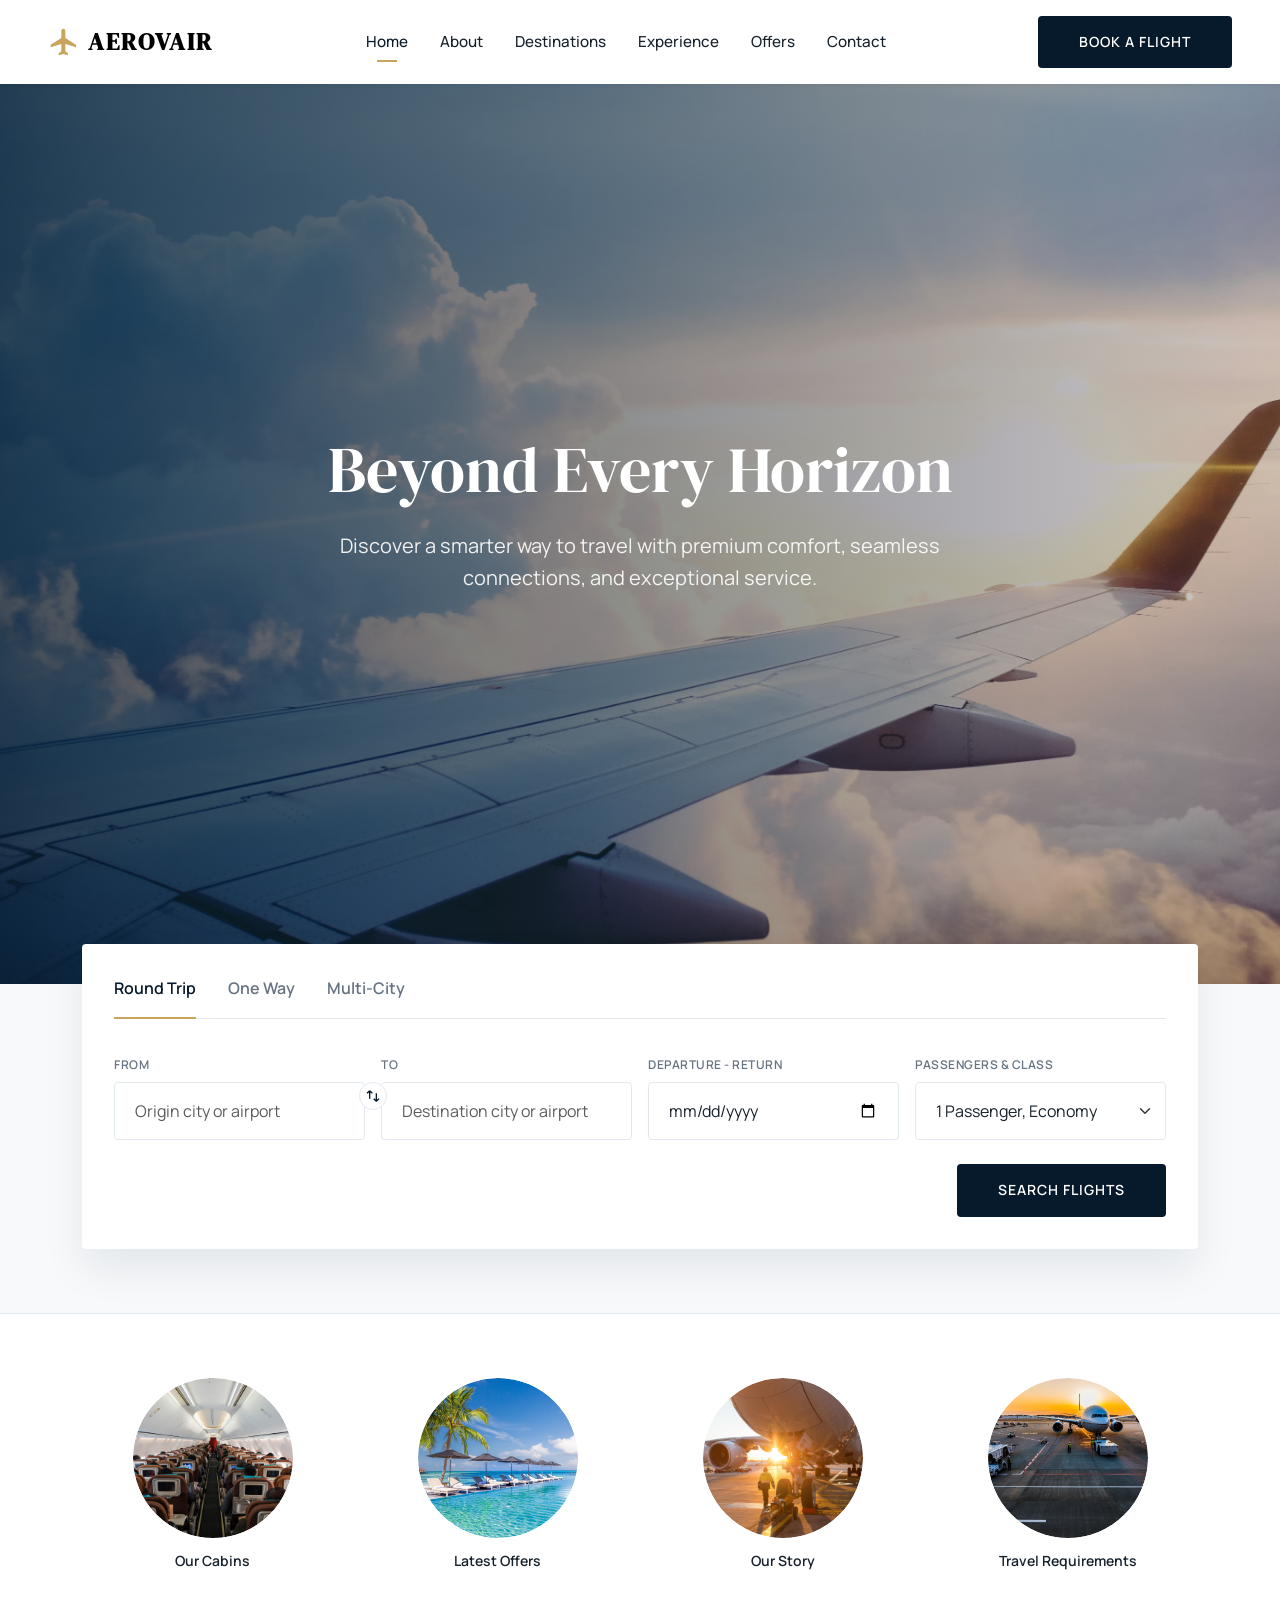
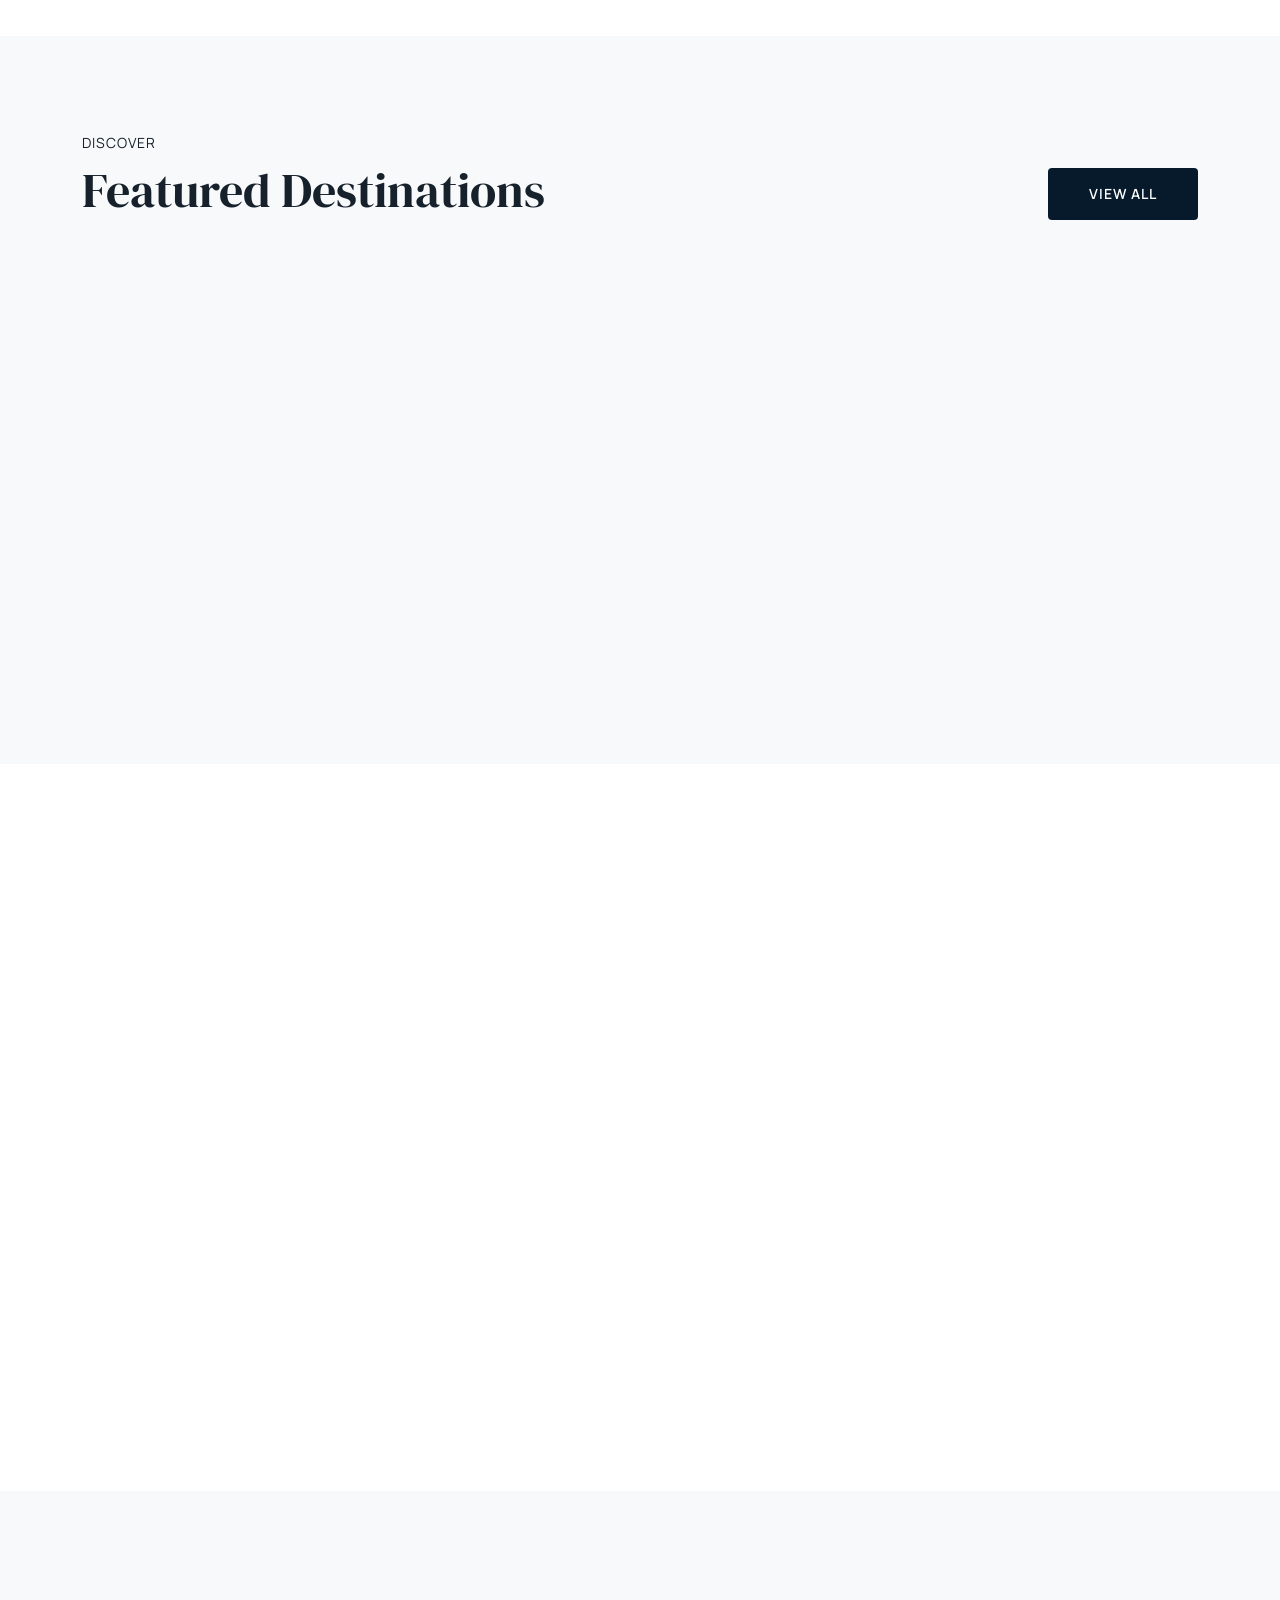
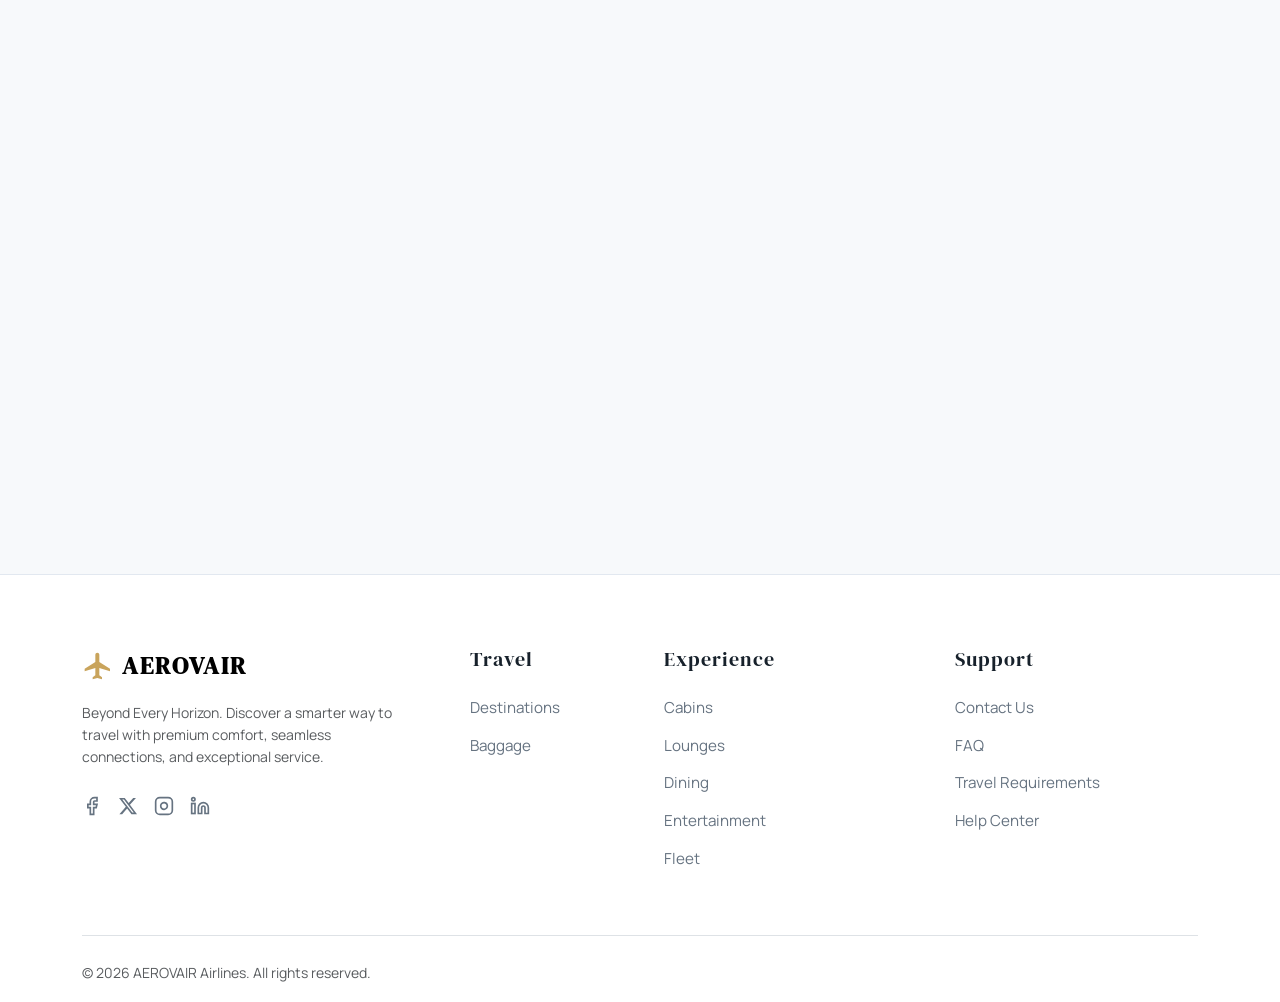
==== commit 933304ea: "changes" ====
--- a/index.html
+++ b/index.html
@@ -30,27 +30,6 @@
 
     <!-- Header Section -->
     <header class="site-header">
-        <!-- Top Utility Bar -->
-        <div class="utility-bar d-none d-xl-block">
-            <div class="container-fluid px-4 px-lg-5">
-                <div class="d-flex justify-content-end align-items-center gap-4">
-                    <a href="help.html" class="utility-link">Help</a>
-                    <div class="utility-dropdown">
-                        <span>EN <svg width="10" height="6" viewBox="0 0 10 6" fill="none">
-                                <path d="M1 1L5 5L9 1" stroke="currentColor" stroke-width="1.5" stroke-linecap="round"
-                                    stroke-linejoin="round" />
-                            </svg></span>
-                    </div>
-                    <div class="utility-dropdown">
-                        <span>USD <svg width="10" height="6" viewBox="0 0 10 6" fill="none">
-                                <path d="M1 1L5 5L9 1" stroke="currentColor" stroke-width="1.5" stroke-linecap="round"
-                                    stroke-linejoin="round" />
-                            </svg></span>
-                    </div>
-                </div>
-            </div>
-        </div>
-
         <!-- Main Navigation -->
         <nav class="main-navigation">
             <div class="container-fluid px-4 px-lg-5">
@@ -74,13 +53,7 @@
 
                     <!-- Right Actions -->
                     <div class="nav-actions d-none d-xl-flex align-items-center gap-3">
-                        <button class="icon-btn" aria-label="Search">
-                            <svg width="20" height="20" viewBox="0 0 24 24" fill="none" stroke="currentColor"
-                                stroke-width="2">
-                                <circle cx="11" cy="11" r="8" />
-                                <path d="M21 21l-4.35-4.35" />
-                            </svg>
-                        </button>
+                        
                         <a href="book.html" class="btn-premium btn-premium-primary">Book a Flight</a>
                     </div>
 
@@ -99,12 +72,13 @@
     <div class="mobile-menu-wrapper">
         <button class="mobile-menu-close btn-close position-absolute top-0 end-0 m-4 fs-1" aria-label="Close menu"></button>
         <div class="mobile-menu-inner">
-            <a href="index.html" class="mobile-nav-link">Home</a>
+            <a href="index.html" class="mobile-nav-link active">Home</a>
             <a href="about.html" class="mobile-nav-link">About</a>
             <a href="destinations.html" class="mobile-nav-link">Destinations</a>
             <a href="experience.html" class="mobile-nav-link">Experience</a>
             <a href="offers.html" class="mobile-nav-link">Offers</a>
             <a href="contact.html" class="mobile-nav-link">Contact</a>
+            <a href="book.html" class="btn-premium btn-premium-primary mt-4 w-100 text-center" style="display: block; max-width: 200px; margin: 0 auto;">Book a Flight</a>
         </div>
     </div>
 
@@ -153,7 +127,7 @@
                         </div>
                         <div class="col-md-6 col-xl-3">
                             <label class="form-label">Departure - Return</label>
-                            <input type="text" class="form-control premium-input" placeholder="Select dates">
+                            <input type="date" onclick="this.showPicker()" class="form-control premium-input" placeholder="Select dates">
                         </div>
                         <div class="col-md-6 col-xl-3">
                             <label class="form-label">Passengers & Class</label>
@@ -180,53 +154,25 @@
             <div class="row g-4 text-center justify-content-center">
                 <div class="col-12 col-md-6 col-xl-3">
                     <a href="#" class="quick-access-card animate-on-scroll">
-                        <div class="qa-icon">
-                            <svg width="24" height="24" viewBox="0 0 24 24" fill="none" stroke="currentColor"
-                                stroke-width="2">
-                                <circle cx="12" cy="12" r="10" />
-                                <polyline points="12 6 12 12 16 14" />
-                            </svg>
-                        </div>
+                        <div class="qa-icon" style="overflow: hidden; padding: 0; background: none; border: none; box-shadow: none;"><img src="assets/images/class1.jpg" alt="Our Cabins" style="width: 100%; height: 100%; object-fit: cover; border-radius: 50%;"></div>
                         <span class="qa-title">Our Cabins</span>
                     </a>
                 </div>
                 <div class="col-12 col-md-6 col-xl-3">
                     <a href="#" class="quick-access-card animate-on-scroll">
-                        <div class="qa-icon">
-                            <svg width="24" height="24" viewBox="0 0 24 24" fill="none" stroke="currentColor"
-                                stroke-width="2">
-                                <path d="M14 2H6a2 2 0 0 0-2 2v16a2 2 0 0 0 2 2h12a2 2 0 0 0 2-2V8z" />
-                                <polyline points="14 2 14 8 20 8" />
-                                <line x1="16" y1="13" x2="8" y2="13" />
-                                <line x1="16" y1="17" x2="8" y2="17" />
-                                <polyline points="10 9 9 9 8 9" />
-                            </svg>
-                        </div>
+                        <div class="qa-icon" style="overflow: hidden; padding: 0; background: none; border: none; box-shadow: none;"><img src="assets/images/escapes.jpg" alt="Latest Offers" style="width: 100%; height: 100%; object-fit: cover; border-radius: 50%;"></div>
                         <span class="qa-title">Latest Offers</span>
                     </a>
                 </div>
                 <div class="col-12 col-md-6 col-xl-3">
                     <a href="#" class="quick-access-card animate-on-scroll">
-                        <div class="qa-icon">
-                            <svg width="24" height="24" viewBox="0 0 24 24" fill="none" stroke="currentColor"
-                                stroke-width="2">
-                                <path d="M22 11.08V12a10 10 0 1 1-5.93-9.14" />
-                                <polyline points="22 4 12 14.01 9 11.01" />
-                            </svg>
-                        </div>
+                        <div class="qa-icon" style="overflow: hidden; padding: 0; background: none; border: none; box-shadow: none;"><img src="assets/images/story.jpg" alt="Our Story" style="width: 100%; height: 100%; object-fit: cover; border-radius: 50%;"></div>
                         <span class="qa-title">Our Story</span>
                     </a>
                 </div>
                 <div class="col-12 col-md-6 col-xl-3">
                     <a href="#" class="quick-access-card animate-on-scroll">
-                        <div class="qa-icon">
-                            <svg width="24" height="24" viewBox="0 0 24 24" fill="none" stroke="currentColor"
-                                stroke-width="2">
-                                <circle cx="12" cy="12" r="10" />
-                                <path d="M9.09 9a3 3 0 0 1 5.83 1c0 2-3 3-3 3" />
-                                <line x1="12" y1="17" x2="12.01" y2="17" />
-                            </svg>
-                        </div>
+                        <div class="qa-icon" style="overflow: hidden; padding: 0; background: none; border: none; box-shadow: none;"><img src="assets/images/journey.jpg" alt="Travel Requirements" style="width: 100%; height: 100%; object-fit: cover; border-radius: 50%;"></div>
                         <span class="qa-title">Travel Requirements</span>
                     </a>
                 </div>
@@ -244,7 +190,7 @@
                     <h2 class="display-5 mb-0 animate-on-scroll">Featured Destinations</h2>
                 </div>
                 <a href="destinations.html"
-                    class="btn-premium btn-premium-outline d-none d-md-inline-flex animate-on-scroll">View All</a>
+                    class="btn-premium btn-premium-primary d-inline-flex animate-on-scroll">View All</a>
             </div>
 
             <div class="row g-4 justify-content-center">
@@ -315,9 +261,7 @@
                     </a>
                 </div>
             </div>
-            <div class="text-center mt-5 d-md-none">
-                <a href="destinations.html" class="btn-premium btn-premium-outline">View All</a>
-            </div>
+            
         </div>
     </section>
 
--- a/assets/css/style.css
+++ b/assets/css/style.css
@@ -816,3 +816,42 @@
     background-color: var(--color-accent) !important;
     color: #17212B !important;
 }
+
+.qa-icon {
+    width: 160px;
+    height: 160px;
+    border-radius: 50%;
+    margin: 0 auto 0.75rem auto;
+    transition: color var(--transition-fast);
+}
+
+@media (max-width: 1024px) {
+    .mobile-menu-inner {
+        text-align: center;
+        display: flex;
+        flex-direction: column;
+        align-items: center;
+        width: 100%;
+    }
+    .mobile-nav-link {
+        text-align: center;
+        width: fit-content;
+    }
+    .mobile-nav-link.active {
+        color: var(--color-accent);
+        font-weight: 700;
+        position: relative;
+        padding-bottom: 5px;
+    }
+    .mobile-nav-link.active::after {
+        content: '';
+        position: absolute;
+        bottom: 0;
+        left: 50%;
+        transform: translateX(-50%);
+        width: 30px;
+        height: 3px;
+        background-color: var(--color-accent);
+        border-radius: 2px;
+    }
+}
